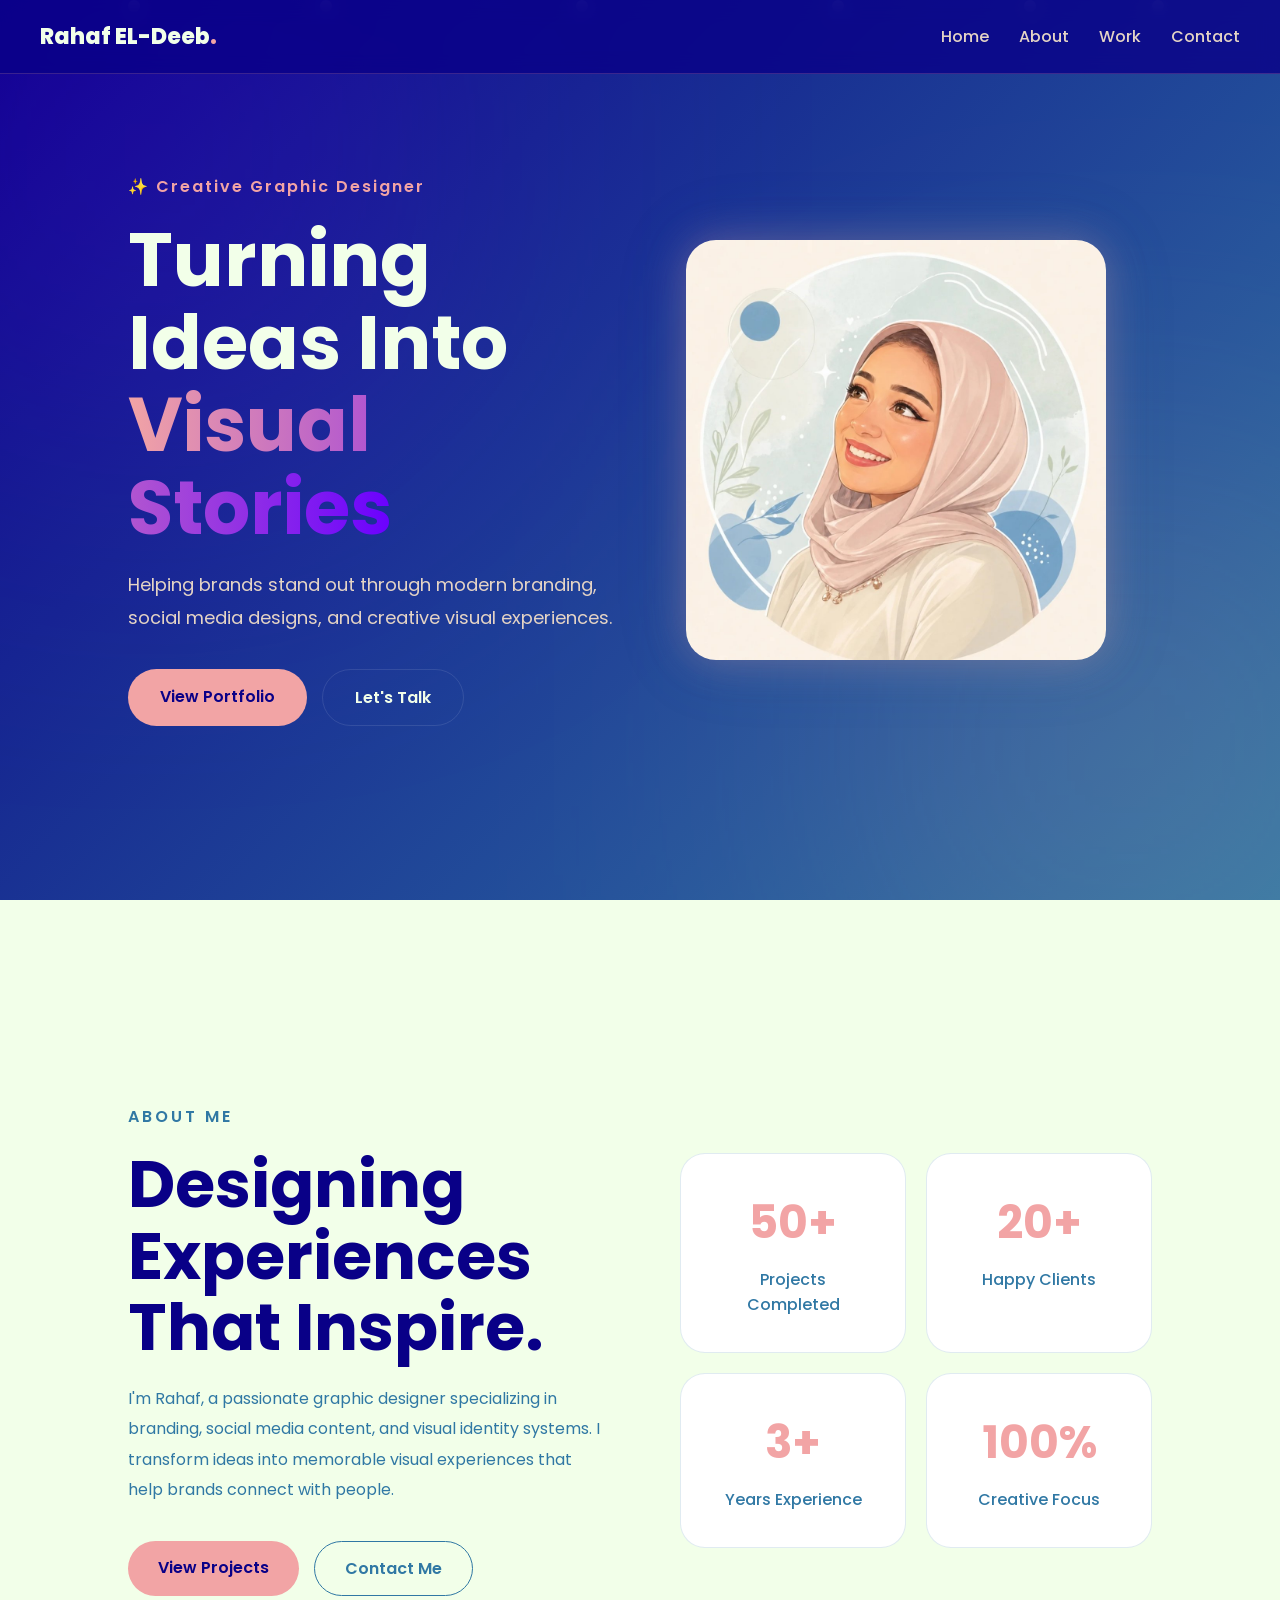
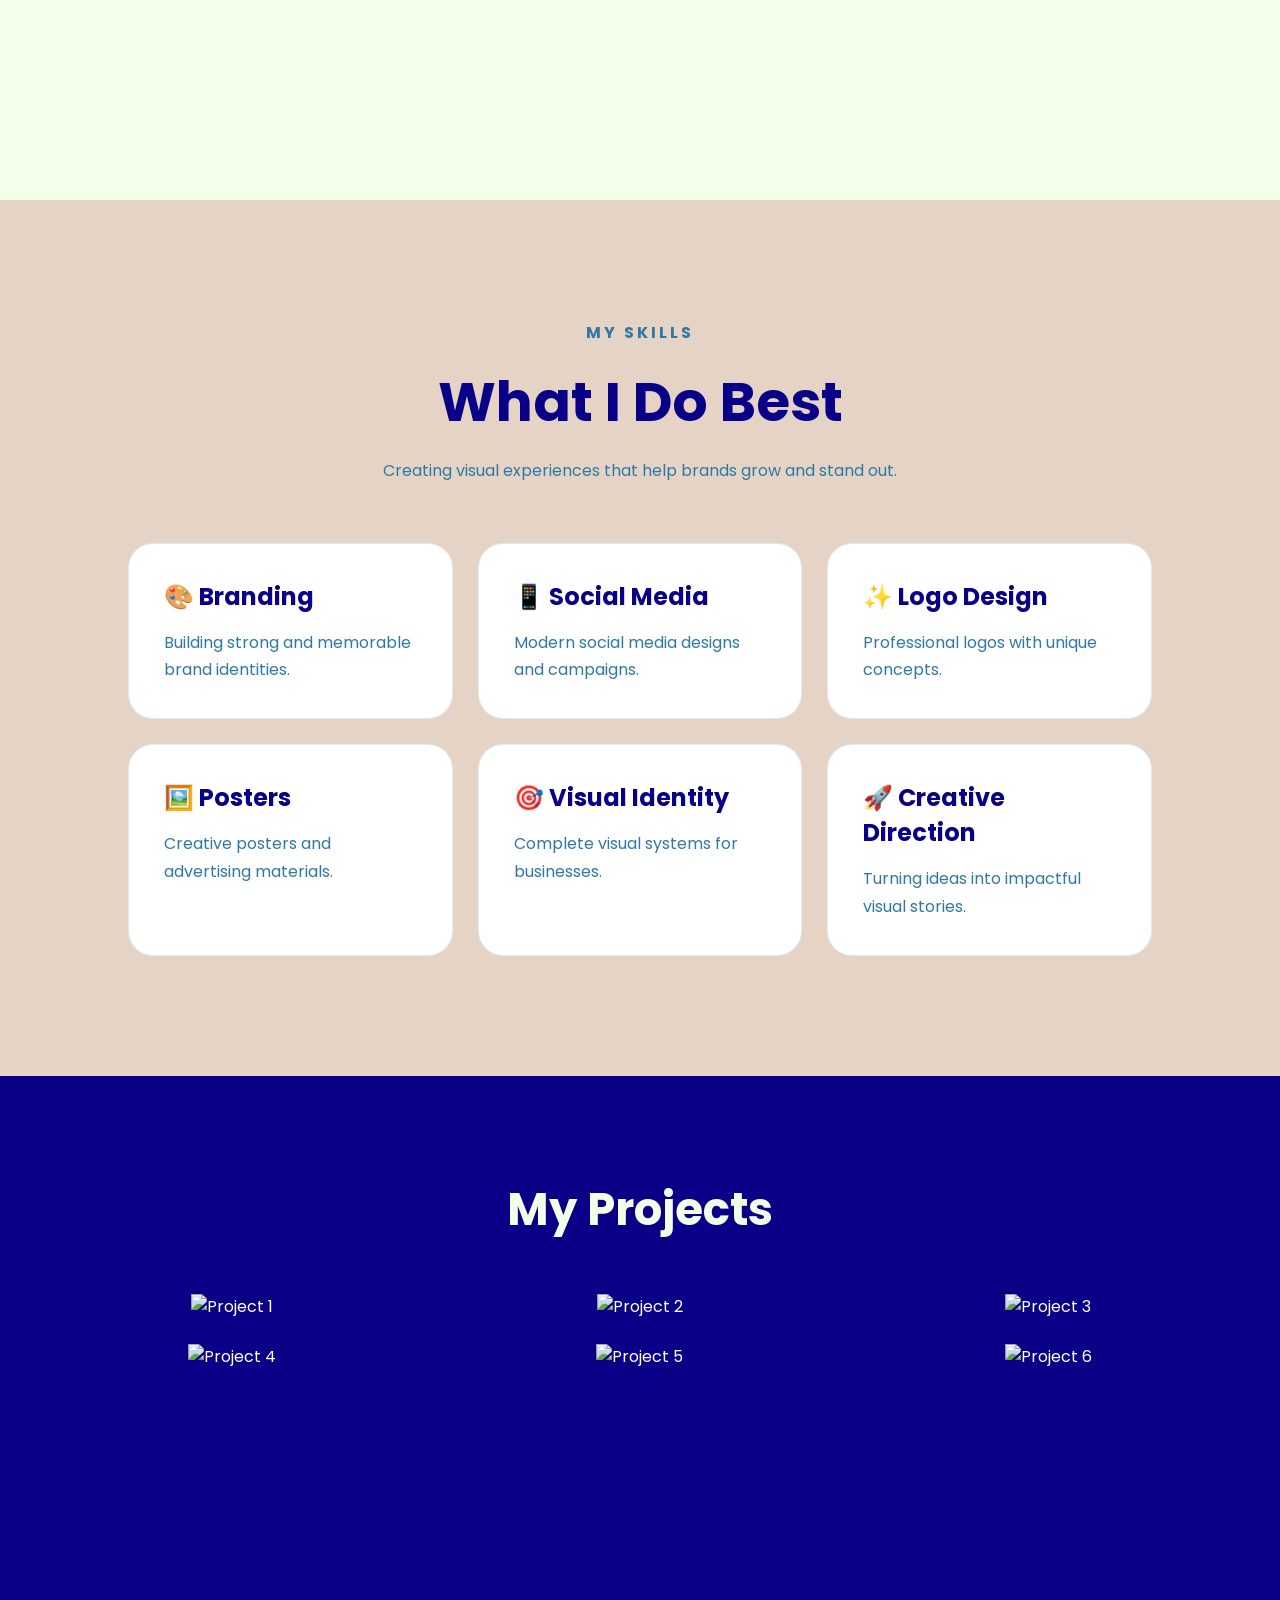
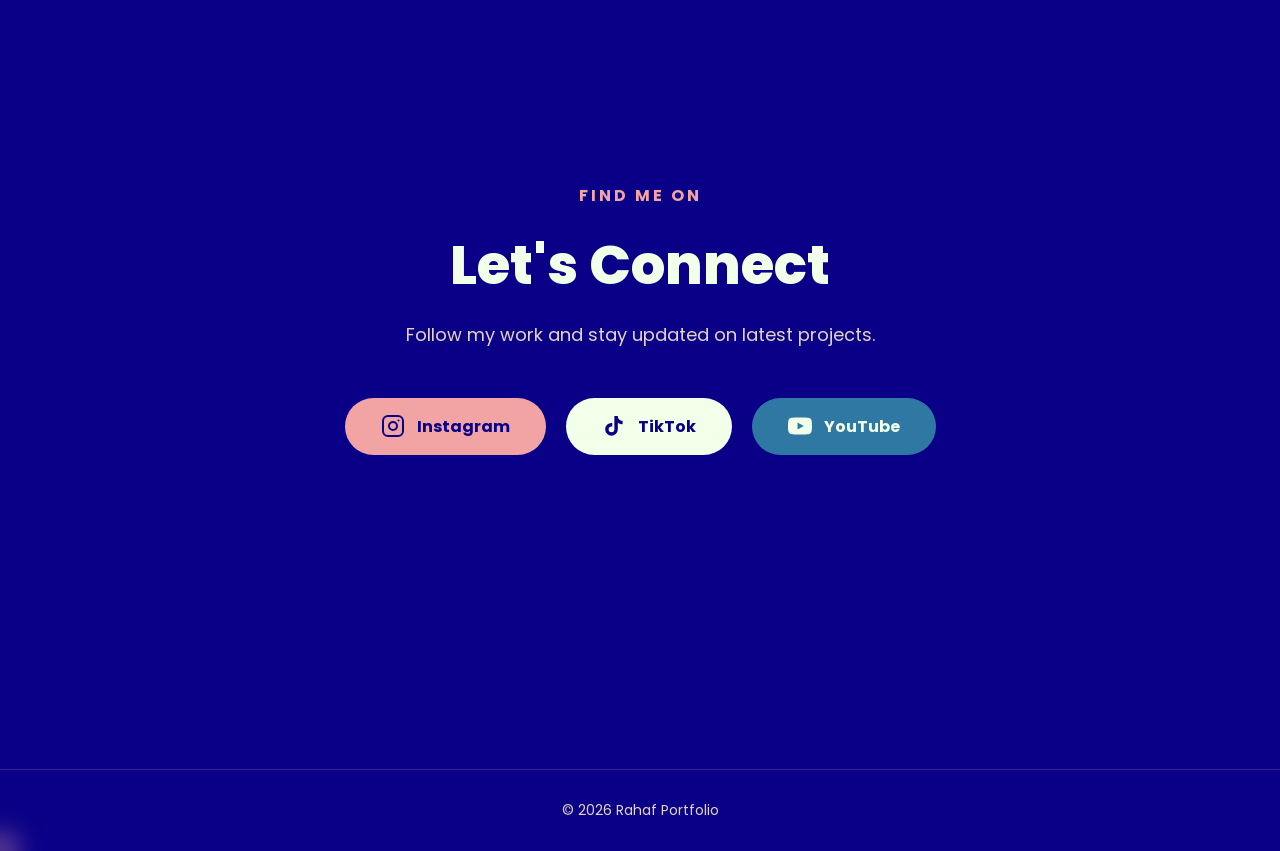
==== index.html @ 6f0615c1 "Add files via upload" ====
<!DOCTYPE html>
<html lang="en">
<head>
  <meta charset="UTF-8" />
  <meta name="viewport" content="width=device-width, initial-scale=1.0"/>
  <title> Design With Rahaf </title>
  <link rel="stylesheet" href="style.css"/>
  <link href="https://fonts.googleapis.com/css2?family=Poppins:wght@300;400;600;800&display=swap" rel="stylesheet">
</head>

<body>

  <header>
    <div class="logo">Rahaf EL-Deeb<span>.</span></div>
    <nav>
      <a href="#home">Home</a>
      <a href="#about">About</a>
      <a href="#work">Work</a>
      <a href="#contact">Contact</a>
    </nav>
  </header>

  <!-- HERO -->
  <section id="home" class="hero">
    <div class="particles">
      <span></span>
      <span></span>
      <span></span>
      <span></span>
      <span></span>
      <span></span>
    </div>

    <div class="hero-content">
      <span class="hero-tag">✨ Creative Graphic Designer</span>
      <h1>Turning Ideas Into <span>Visual Stories</span></h1>
      <p>Helping brands stand out through modern branding, social media designs, and creative visual experiences.</p>
      <div class="hero-buttons">
        <a href="#work" class="hero-btn primary">View Portfolio</a>
        <a href="#contact" class="hero-btn secondary">Let's Talk</a>
      </div>
    </div>

    <div class="hero-image">
      <img src="rahaf.jpg" alt="Rahaf">
    </div>
  </section>

  <!-- ABOUT -->
  <section id="about" class="about">
    <div class="about-left">
      <span class="section-tag">ABOUT ME</span>
      <h2>Designing Experiences<br>That Inspire.</h2>
      <p>I'm Rahaf, a passionate graphic designer specializing in branding, social media content, and visual identity systems. I transform ideas into memorable visual experiences that help brands connect with people.</p>
      <div class="about-buttons">
        <a href="#work" class="primary-btn">View Projects</a>
        <a href="#contact" class="secondary-btn">Contact Me</a>
      </div>
    </div>

    <div class="about-right">
      <div class="glass-card"><h3>50+</h3><p>Projects Completed</p></div>
      <div class="glass-card"><h3>20+</h3><p>Happy Clients</p></div>
      <div class="glass-card"><h3>3+</h3><p>Years Experience</p></div>
      <div class="glass-card"><h3>100%</h3><p>Creative Focus</p></div>
    </div>
  </section>

  <!-- SKILLS -->
  <section id="skills" class="skills">
    <div class="skills-header">
      <span>MY SKILLS</span>
      <h2>What I Do Best</h2>
      <p>Creating visual experiences that help brands grow and stand out.</p>
    </div>
    <div class="skills-grid">
      <div class="skill-card"><h3>🎨 Branding</h3><p>Building strong and memorable brand identities.</p></div>
      <div class="skill-card"><h3>📱 Social Media</h3><p>Modern social media designs and campaigns.</p></div>
      <div class="skill-card"><h3>✨ Logo Design</h3><p>Professional logos with unique concepts.</p></div>
      <div class="skill-card"><h3>🖼️ Posters</h3><p>Creative posters and advertising materials.</p></div>
      <div class="skill-card"><h3>🎯 Visual Identity</h3><p>Complete visual systems for businesses.</p></div>
      <div class="skill-card"><h3>🚀 Creative Direction</h3><p>Turning ideas into impactful visual stories.</p></div>
    </div>
  </section>

  <!-- WORK -->
  <section id="work" class="section dark">
    <h2>My Projects</h2>
    <div class="portfolio-grid">
      
      <!-- Project 1 -->
      <div class="portfolio-item" onclick="openGallery(0)">
        <img src="images/project1/cover.jpeg" alt="Project 1">
        <div class="overlay">
          <h3>Project 1</h3>
          <p class="project-count">5 designs</p>
        </div>
      </div>

      <!-- Project 2 -->
      <div class="portfolio-item" onclick="openGallery(1)">
        <img src="images/project2/cover.jpeg" alt="Project 2">
        <div class="overlay">
          <h3>Project 2</h3>
          <p class="project-count">4 designs</p>
        </div>
      </div>

      <!-- Project 3 -->
      <div class="portfolio-item" onclick="openGallery(2)">
        <img src="images/project3/cover.jpeg" alt="Project 3">
        <div class="overlay">
          <h3>Project 3</h3>
          <p class="project-count">6 designs</p>
        </div>
      </div>

      <!-- Project 4 -->
      <div class="portfolio-item" onclick="openGallery(3)">
        <img src="images/project4/cover.webp" alt="Project 4">
        <div class="overlay">
          <h3>Project 4</h3>
          <p class="project-count">3 designs</p>
        </div>
      </div>

      <!-- Project 5 -->
      <div class="portfolio-item" onclick="openGallery(4)">
        <img src="images/project5/cover.webp" alt="Project 5">
        <div class="overlay">
          <h3>Project 5</h3>
          <p class="project-count">5 designs</p>
        </div>
      </div>

      <!-- Project 6 -->
      <div class="portfolio-item" onclick="openGallery(5)">
        <img src="images/project6/cover.jpg" alt="Project 6">
        <div class="overlay">
          <h3>Project 6</h3>
          <p class="project-count">4 designs</p>
        </div>
      </div>

    </div>
  </section>

  <!-- GALLERY LIGHTBOX -->
  <div id="gallery-modal" class="gallery-modal">
    <div class="gallery-container">
      <button class="gallery-close" onclick="closeGallery()">&times;</button>
      <button class="gallery-prev" onclick="prevImage()">❮</button>
      
      <div class="gallery-content">
        <img id="gallery-image" src="" alt="Gallery Image">
        <div class="gallery-info">
          <span id="image-counter">1 / 5</span>
        </div>
      </div>

      <button class="gallery-next" onclick="nextImage()">❯</button>
    </div>
  </div>

  <!-- CONTACT / SOCIAL MEDIA -->
  <section id="contact" class="contact-section">
    <span class="section-tag">FIND ME ON</span>
    <h2>Let's Connect</h2>
    <p>Follow my work and stay updated on latest projects.</p>

    <div class="social-buttons">

      <a href="https://instagram.com/design.with.rahaf" target="_blank" class="social-btn btn-instagram">
        <svg viewBox="0 0 24 24" fill="none" stroke="currentColor" stroke-width="2" stroke-linecap="round" stroke-linejoin="round">
          <rect x="2" y="2" width="20" height="20" rx="5" ry="5"/>
          <circle cx="12" cy="12" r="4"/>
          <circle cx="17.5" cy="6.5" r="1" fill="currentColor" stroke="none"/>
        </svg>
        Instagram
      </a>

      <a href="https://tiktok.com/@design.with.rahaf" target="_blank" class="social-btn btn-tiktok">
        <svg viewBox="0 0 24 24" fill="currentColor">
          <path d="M19.59 6.69a4.83 4.83 0 0 1-3.77-4.25V2h-3.45v13.67a2.89 2.89 0 0 1-2.88 2.5 2.89 2.89 0 0 1-2.89-2.89 2.89 2.89 0 0 1 2.89-2.89c.28 0 .54.04.79.1V9.01a6.33 6.33 0 0 0-.79-.05 6.34 6.34 0 0 0-6.34 6.34 6.34 6.34 0 0 0 6.34 6.34 6.34 6.34 0 0 0 6.33-6.34V8.69a8.18 8.18 0 0 0 4.78 1.52V6.76a4.85 4.85 0 0 1-1.01-.07z"/>
        </svg>
        TikTok
      </a>

      <a href="https://youtube.com/@design.with.rahaf" target="_blank" class="social-btn btn-youtube">
        <svg viewBox="0 0 24 24" fill="currentColor">
          <path d="M23.498 6.186a3.016 3.016 0 0 0-2.122-2.136C19.505 3.545 12 3.545 12 3.545s-7.505 0-9.377.505A3.017 3.017 0 0 0 .502 6.186C0 8.07 0 12 0 12s0 3.93.502 5.814a3.016 3.016 0 0 0 2.122 2.136c1.871.505 9.376.505 9.376.505s7.505 0 9.377-.505a3.015 3.015 0 0 0 2.122-2.136C24 15.93 24 12 24 12s0-3.93-.502-5.814zM9.545 15.568V8.432L15.818 12l-6.273 3.568z"/>
        </svg>
        YouTube
      </a>

    </div>
  </section>

  <footer>
    <p>© 2026 Rahaf Portfolio</p>
  </footer>

  <script src="script.js"></script>
  <div class="cursor-glow"></div>
</body>
</html>
---- style.css ----
* {
  margin: 0;
  padding: 0;
  box-sizing: border-box;
  font-family: 'Poppins', sans-serif;
}   

body {
  background: #090087;
  color: white;
}

/* ================= HEADER ================= */
header {
  position: fixed;
  width: 100%; 
  top: 0;
  display: flex;
  justify-content: space-between;
  align-items: center;
  padding: 20px 40px;
  background: rgba(9, 0, 135, 0.8);
  backdrop-filter: blur(10px);
  border-bottom: 1px solid rgba(242, 164, 165, 0.2);
  z-index: 1000;
}

.logo {
  font-weight: 800;
  font-size: 22px;
  color: #F2FFE9;
}

.logo span {
  color: #F2A4A5;
}

nav {
  display: flex;
  gap: 30px;
}

nav a {
  color: #E5D4C5;
  text-decoration: none;
  font-weight: 500;
  transition: 0.3s;
}

nav a:hover {
  color: #F2A4A5;
}

/* ================= HERO ================= */
.hero {
  min-height: 100vh;
  display: flex;
  justify-content: space-between;
  align-items: center;
  padding: 120px 10%;
  position: relative;
  overflow: hidden;
  background: linear-gradient(135deg, #090087 0%, #3078A4 100%);
}

.hero::before {
  content: "";
  position: absolute;
  width: 500px;
  height: 500px;
  background: #6a00ff;
  filter: blur(180px);
  opacity: 0.25;
  top: -100px;
  left: -100px;
}

.hero::after {
  content: "";
  position: absolute;
  width: 500px;
  height: 500px;
  background: #F2A4A5;
  filter: blur(180px);
  opacity: 0.2;
  bottom: -100px;
  right: -100px;
}

.hero-content {
  flex: 1;
  z-index: 2;
}

.hero-tag {
  color: #F2A4A5;
  letter-spacing: 2px;
  font-weight: 600;
  display: block;
  margin-bottom: 20px;
}

.hero-content h1 {
  font-size: 75px;
  line-height: 1.1;
  margin: 20px 0;
  color: #F2FFE9;
}

.hero-content h1 span {
  background: linear-gradient(90deg, #F2A4A5, #6a00ff);
  -webkit-background-clip: text;
  -webkit-text-fill-color: transparent;
}

.hero-content p {
  color: #E5D4C5;
  max-width: 600px;
  line-height: 1.8;
  font-size: 18px;
}

.hero-buttons {
  margin-top: 35px;
  display: flex;
  gap: 15px;
}

.hero-btn {
  padding: 15px 32px;
  border-radius: 50px;
  text-decoration: none;
  transition: 0.4s;
  border: none;
  font-weight: 600;
  cursor: pointer;
  font-size: 16px;
}

.hero-btn.primary {
  background: #F2A4A5;
  color: #090087;
}

.hero-btn.secondary {
  border: 1px solid rgba(255, 255, 255, 0.1);
  color: #F2FFE9;
}

.hero-btn:hover {
  transform: translateY(-5px);
}

.hero-image {
  flex: 1;
  display: flex;
  justify-content: center;
  z-index: 2;
}

.hero-image img {
  width: 420px;
  height: 420px;
  object-fit: cover;
  border-radius: 30px;
  box-shadow: 0 0 40px rgba(242, 164, 165, 0.3), 0 0 70px rgba(48, 120, 164, 0.2);
  animation: float 4s ease-in-out infinite;
}

@keyframes float {
  0%, 100% {
    transform: translateY(0);
  }
  50% {
    transform: translateY(-20px);
  }
}

@media(max-width: 950px) {
  .hero {
    flex-direction: column-reverse;
    text-align: center;
    gap: 40px;
    padding: 120px 10%;
  }

  .hero-content h1 {
    font-size: 45px;
  }

  .hero-buttons {
    justify-content: center;
  }

  .hero-image img {
    width: 280px;
    height: 280px;
  }
}

/* ================= ABOUT ================= */
.about {
  min-height: 100vh;
  display: flex;
  justify-content: space-between;
  align-items: center;
  gap: 80px;
  padding: 120px 10%;
  background: #F2FFE9;
}

.about-left {
  flex: 1;
}

.section-tag {
  color: #3078A4;
  letter-spacing: 3px;
  font-weight: 600;
  display: block;
  margin-bottom: 15px;
}

.about-left h2 {
  font-size: 65px;
  line-height: 1.1;
  margin: 20px 0;
  color: #090087;
}

.about-left p {
  color: #3078A4;
  line-height: 1.9;
  max-width: 600px;
}

.about-buttons {
  margin-top: 35px;
  display: flex;
  gap: 15px;
}

.primary-btn {
  padding: 14px 30px;
  background: #F2A4A5;
  color: #090087;
  text-decoration: none;
  border-radius: 50px;
  font-weight: 600;
  transition: 0.3s;
}

.primary-btn:hover {
  transform: translateY(-5px);
  box-shadow: 0 0 20px rgba(242, 164, 165, 0.3);
}

.secondary-btn {
  padding: 14px 30px;
  border: 1px solid #3078A4;
  color: #3078A4;
  text-decoration: none;
  border-radius: 50px;
  font-weight: 600;
  transition: 0.3s;
}

.secondary-btn:hover {
  background: #3078A4;
  color: #F2FFE9;
}

.about-right {
  flex: 1;
  display: grid;
  grid-template-columns: repeat(2, 1fr);
  gap: 20px;
}

.glass-card {
  padding: 35px;
  border-radius: 25px;
  background: white;
  border: 1px solid rgba(48, 120, 164, 0.15);
  transition: 0.4s;
  text-align: center;
}

.glass-card:hover {
  transform: translateY(-10px);
  box-shadow: 0 0 30px rgba(48, 120, 164, 0.25);
}

.glass-card h3 {
  font-size: 45px;
  color: #F2A4A5;
  margin-bottom: 10px;
}

.glass-card p {
  color: #3078A4;
  font-weight: 500;
}

@media(max-width: 950px) {
  .about {
    flex-direction: column;
    text-align: center;
    padding: 80px 10%;
  }

  .about-left h2 {
    font-size: 42px;
  }

  .about-buttons {
    justify-content: center;
  }

  .about-right {
    width: 100%;
  }
}

/* ================= SKILLS ================= */
.skills {
  padding: 120px 10%;
  background: #E5D4C5;
}

.skills-header {
  text-align: center;
  margin-bottom: 60px;
}

.skills-header span {
  color: #3078A4;
  letter-spacing: 3px;
  font-weight: 700;
}

.skills-header h2 {
  font-size: 55px;
  margin: 15px 0;
  color: #090087;
}

.skills-header p {
  color: #3078A4;
}

.skills-grid {
  display: grid;
  grid-template-columns: repeat(auto-fit, minmax(280px, 1fr));
  gap: 25px;
}

.skill-card {
  background: white;
  border: 1px solid rgba(48, 120, 164, 0.15);
  padding: 35px;
  border-radius: 25px;
  transition: 0.4s;
}

.skill-card:hover {
  transform: translateY(-10px);
  border-color: #F2A4A5;
  box-shadow: 0 0 25px rgba(242, 164, 165, 0.15);
}

.skill-card h3 {
  margin-bottom: 15px;
  font-size: 24px;
  color: #090087;
}

.skill-card p {
  color: #3078A4;
  line-height: 1.7;
}

/* ================= PORTFOLIO ================= */
.portfolio-grid {
  max-width: 1200px;
  margin: auto;
  margin-top: 50px;
  display: grid;
  grid-template-columns: repeat(auto-fit, minmax(300px, 1fr));
  gap: 25px;
}

.portfolio-item {
  position: relative;
  overflow: hidden;
  border-radius: 20px;
  cursor: pointer;
}

.portfolio-item img {
  width: 100%;
  height: 300px;
  object-fit: cover;
  transition: 0.6s;
}

.portfolio-item:hover img {
  transform: scale(1.1);
}

.overlay {
  position: absolute;
  inset: 0;
  background: rgba(0, 0, 0, 0.6);
  display: flex;
  flex-direction: column;
  align-items: center;
  justify-content: center;
  opacity: 0;
  transition: 0.4s;
}

.portfolio-item:hover .overlay {
  opacity: 1;
}

.overlay h3 {
  color: white;
  font-size: 24px;
  margin-bottom: 10px;
}

.overlay .project-count {
  color: #F2A4A5;
  font-size: 14px;
  font-weight: 600;
}

/* ================= GALLERY MODAL ================= */
.gallery-modal {
  display: none;
  position: fixed;
  top: 0;
  left: 0;
  width: 100%;
  height: 100%;
  background: rgba(9, 0, 135, 0.95);
  backdrop-filter: blur(10px);
  z-index: 2000;
  align-items: center;
  justify-content: center;
}

.gallery-modal.active {
  display: flex;
}

.gallery-container {
  position: relative;
  width: 90%;
  max-width: 900px;
  height: 80vh;
  display: flex;
  align-items: center;
  justify-content: center;
}

.gallery-content {
  position: relative;
  width: 100%;
  height: 100%;
  display: flex;
  flex-direction: column;
  align-items: center;
  justify-content: center;
}

#gallery-image {
  max-width: 100%;
  max-height: 85%;
  border-radius: 15px;
  box-shadow: 0 0 50px rgba(242, 164, 165, 0.3);
  object-fit: contain;
  animation: slideIn 0.3s ease-in-out;
}

@keyframes slideIn {
  from {
    opacity: 0;
    transform: scale(0.95);
  }
  to {
    opacity: 1;
    transform: scale(1);
  }
}

.gallery-info {
  margin-top: 20px;
  text-align: center;
}

#image-counter {
  color: #F2A4A5;
  font-weight: 700;
  font-size: 18px;
}

.gallery-prev,
.gallery-next {
  position: absolute;
  top: 50%;
  transform: translateY(-50%);
  background: rgba(242, 164, 165, 0.8);
  color: #090087;
  border: none;
  width: 50px;
  height: 50px;
  border-radius: 50%;
  font-size: 24px;
  font-weight: bold;
  cursor: pointer;
  transition: 0.3s;
  display: flex;
  align-items: center;
  justify-content: center;
  z-index: 2001;
}

.gallery-prev:hover,
.gallery-next:hover {
  background: #F2A4A5;
  transform: translateY(-50%) scale(1.1);
}

.gallery-prev {
  left: 15px;
}

.gallery-next {
  right: 15px;
}

.gallery-close {
  position: absolute;
  top: 30px;
  right: 30px;
  background: rgba(242, 164, 165, 0.8);
  color: #090087;
  border: none;
  width: 45px;
  height: 45px;
  border-radius: 50%;
  font-size: 32px;
  font-weight: bold;
  cursor: pointer;
  transition: 0.3s;
  display: flex;
  align-items: center;
  justify-content: center;
  z-index: 2002;
}

.gallery-close:hover {
  background: #F2A4A5;
  transform: scale(1.1);
}

/* Keyboard navigation hint */
.gallery-hint {
  color: #E5D4C5;
  font-size: 12px;
  margin-top: 15px;
  opacity: 0.7;
}

@media(max-width: 768px) {
  .gallery-container {
    height: 70vh;
  }

  .gallery-prev,
  .gallery-next {
    width: 40px;
    height: 40px;
    font-size: 20px;
  }

  .gallery-prev {
    left: 10px;
  }

  .gallery-next {
    right: 10px;
  }

  .gallery-close {
    width: 40px;
    height: 40px;
    font-size: 28px;
    top: 15px;
    right: 15px;
  }

  #image-counter {
    font-size: 14px;
  }
}

.section.dark {
  background: #090087;
  padding: 100px 20px;
  text-align: center;
}

.section.dark h2 {
  color: #F2FFE9;
  font-size: 45px;
  margin-bottom: 40px;
}

/* ================= CONTACT / SOCIAL MEDIA ================= */
.contact-section {
  padding: 120px 20px;
  text-align: center;
  background: #090087;
  min-height: 100vh;
  display: flex;
  flex-direction: column;
  justify-content: center;
  align-items: center;
}

.contact-section .section-tag {
  color: #F2A4A5;
  letter-spacing: 3px;
  font-weight: 700;
  display: block;
  margin-bottom: 15px;
}

.contact-section h2 {
  font-size: 55px;
  font-weight: 800;
  color: #F2FFE9;
  margin-bottom: 15px;
}

.contact-section p {
  color: #E5D4C5;
  font-size: 18px;
  margin-bottom: 50px;
  max-width: 600px;
  margin-left: auto;
  margin-right: auto;
}

.social-buttons {
  display: flex;
  justify-content: center;
  gap: 20px;
  flex-wrap: wrap;
  max-width: 800px;
  margin: 0 auto;
}

.social-btn {
  display: flex;
  align-items: center;
  gap: 12px;
  padding: 16px 36px;
  border-radius: 50px;
  font-size: 16px;
  font-weight: 700;
  text-decoration: none;
  transition: 0.4s;
  border: none;
  cursor: pointer;
}

.social-btn svg {
  width: 24px;
  height: 24px;
  flex-shrink: 0;
}

.btn-instagram {
  background: #F2A4A5;
  color: #090087;
}

.btn-instagram:hover {
  transform: translateY(-8px);
  box-shadow: 0 10px 30px rgba(242, 164, 165, 0.4);
}

.btn-tiktok {
  background: #F2FFE9;
  color: #090087;
}

.btn-tiktok:hover {
  transform: translateY(-8px);
  box-shadow: 0 10px 30px rgba(242, 255, 233, 0.4);
}

.btn-youtube {
  background: #3078A4;
  color: #F2FFE9;
}

.btn-youtube:hover {
  transform: translateY(-8px);
  box-shadow: 0 10px 30px rgba(48, 120, 164, 0.4);
}

@media(max-width: 768px) {
  .contact-section {
    padding: 80px 20px;
  }

  .contact-section h2 {
    font-size: 36px;
  }

  .contact-section p {
    font-size: 14px;
  }

  .social-buttons {
    gap: 12px;
  }

  .social-btn {
    padding: 12px 24px;
    font-size: 14px;
  }
}

/* ================= FOOTER ================= */
footer {
  padding: 30px;
  text-align: center;
  background: #090087;
  color: #E5D4C5;
  border-top: 1px solid rgba(242, 164, 165, 0.2);
}

footer p {
  font-size: 14px;
}

/* ================= PARTICLES ================= */
.particles {
  position: absolute;
  width: 100%;
  height: 100%;
  top: 0;
  left: 0;
  overflow: hidden;
}

.particles span {
  position: absolute;
  width: 12px;
  height: 12px;
  border-radius: 50%;
  background: rgba(255, 255, 255, 0.2);
  animation: floatParticle 12s linear infinite;
}

.particles span:nth-child(1) {
  left: 10%;
  animation-delay: 0s;
}

.particles span:nth-child(2) {
  left: 25%;
  animation-delay: 2s;
}

.particles span:nth-child(3) {
  left: 45%;
  animation-delay: 4s;
}

.particles span:nth-child(4) {
  left: 65%;
  animation-delay: 6s;
}

.particles span:nth-child(5) {
  left: 80%;
  animation-delay: 8s;
}

.particles span:nth-child(6) {
  left: 90%;
  animation-delay: 10s;
}

@keyframes floatParticle {
  0% {
    transform: translateY(100vh) scale(0);
  }
  100% {
    transform: translateY(-100px) scale(1);
  }
}

/* ================= CURSOR GLOW ================= */
.cursor-glow {
  position: fixed;
  width: 30px;
  height: 30px;
  border-radius: 50%;
  background: #F2A4A5;
  pointer-events: none;
  transform: translate(-50%, -50%);
  filter: blur(15px);
  opacity: 0.7;
  z-index: 9999;
}

/* ================= RESPONSIVE ================= */
@media (max-width: 768px) {
  header {
    padding: 15px 20px;
  }

  .logo {
    font-size: 18px;
  }

  nav {
    gap: 15px;
  }

  nav a {
    font-size: 13px;
  }

  .hero {
    padding: 100px 20px 60px;
    min-height: auto;
  }

  .hero-content h1 {
    font-size: 32px;
  }

  .hero-content p {
    font-size: 14px;
  }

  .hero-buttons {
    flex-direction: column;
    align-items: center;
  }

  .hero-btn {
    width: 100%;
    padding: 12px 20px;
  }

  .about {
    padding: 80px 20px;
    gap: 40px;
  }

  .about-left h2 {
    font-size: 32px;
  }

  .about-buttons {
    flex-direction: column;
    width: 100%;
  }

  .primary-btn, .secondary-btn {
    width: 100%;
  }

  .skills {
    padding: 80px 20px;
  }

  .skills-header h2 {
    font-size: 32px;
  }

  .skills-grid {
    grid-template-columns: 1fr;
  }

  .portfolio-grid {
    grid-template-columns: 1fr;
  }

  .portfolio-item img {
    height: 250px;
  }
}
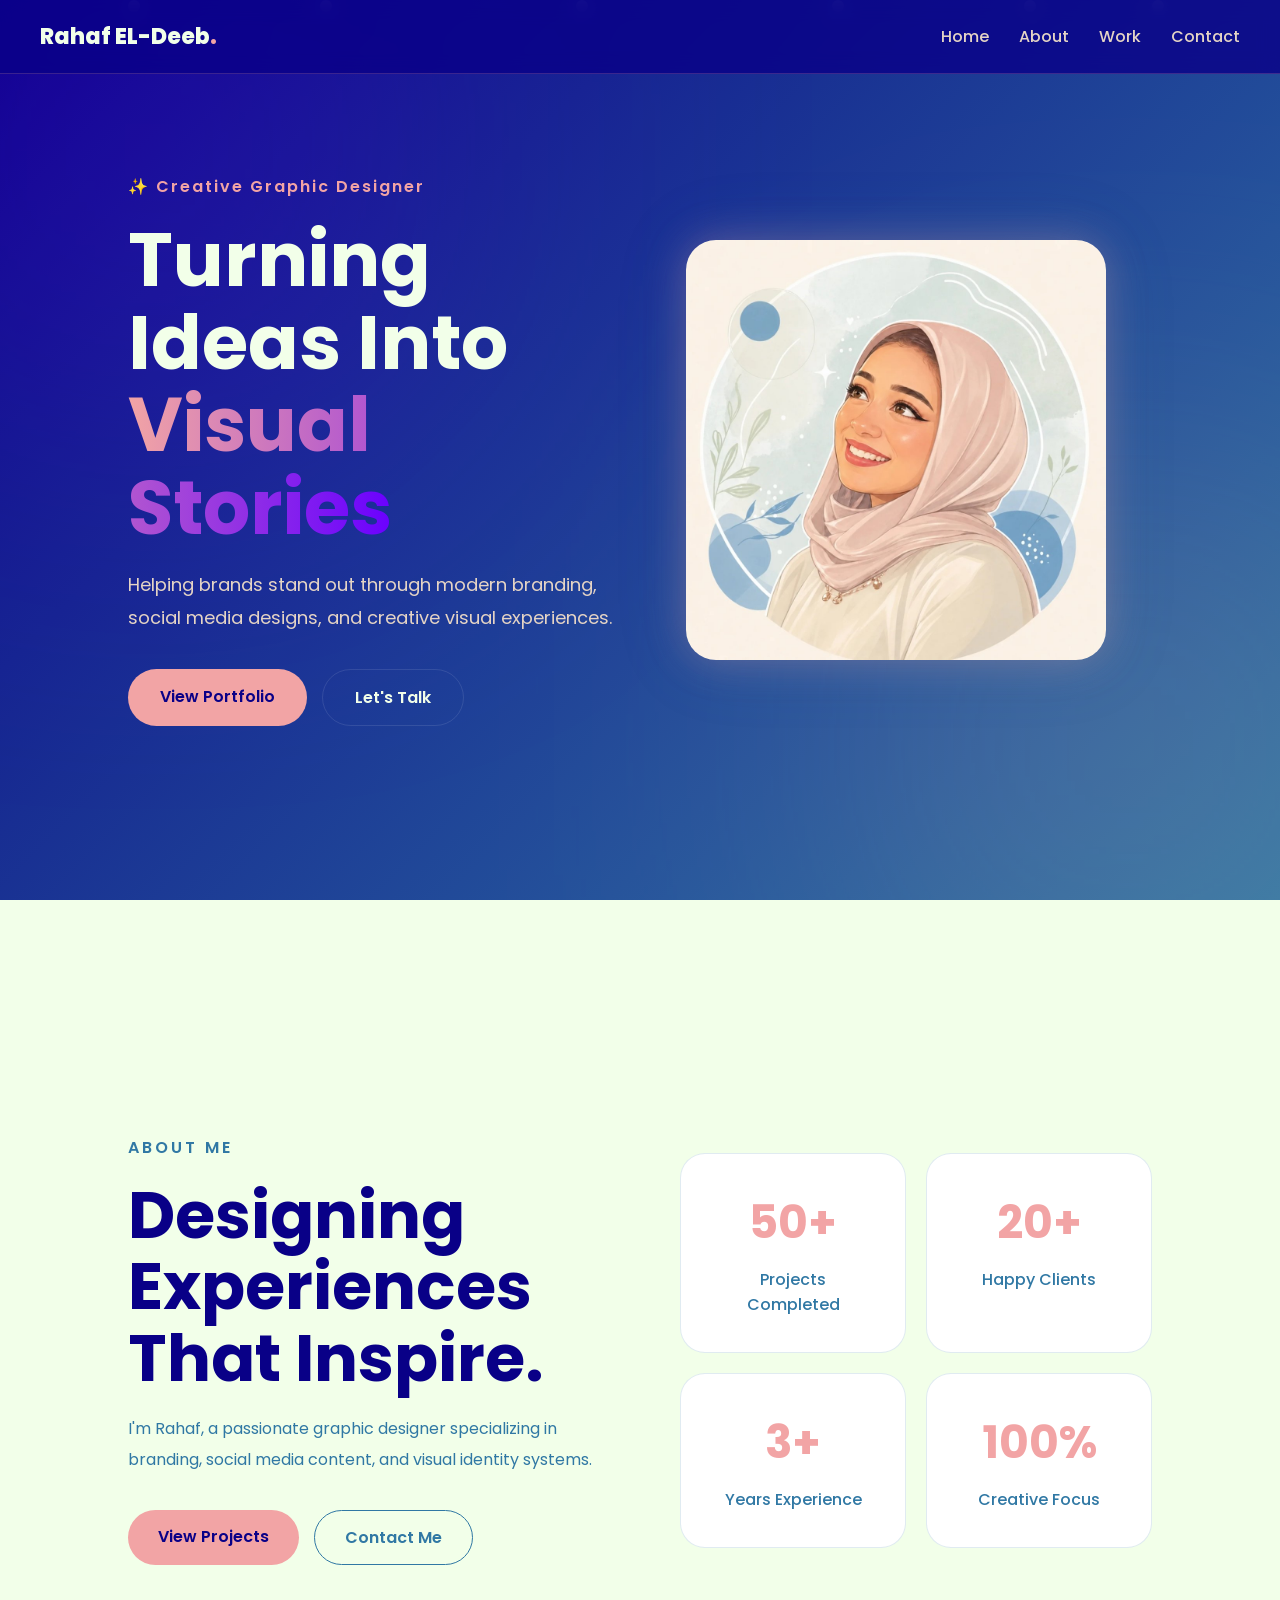
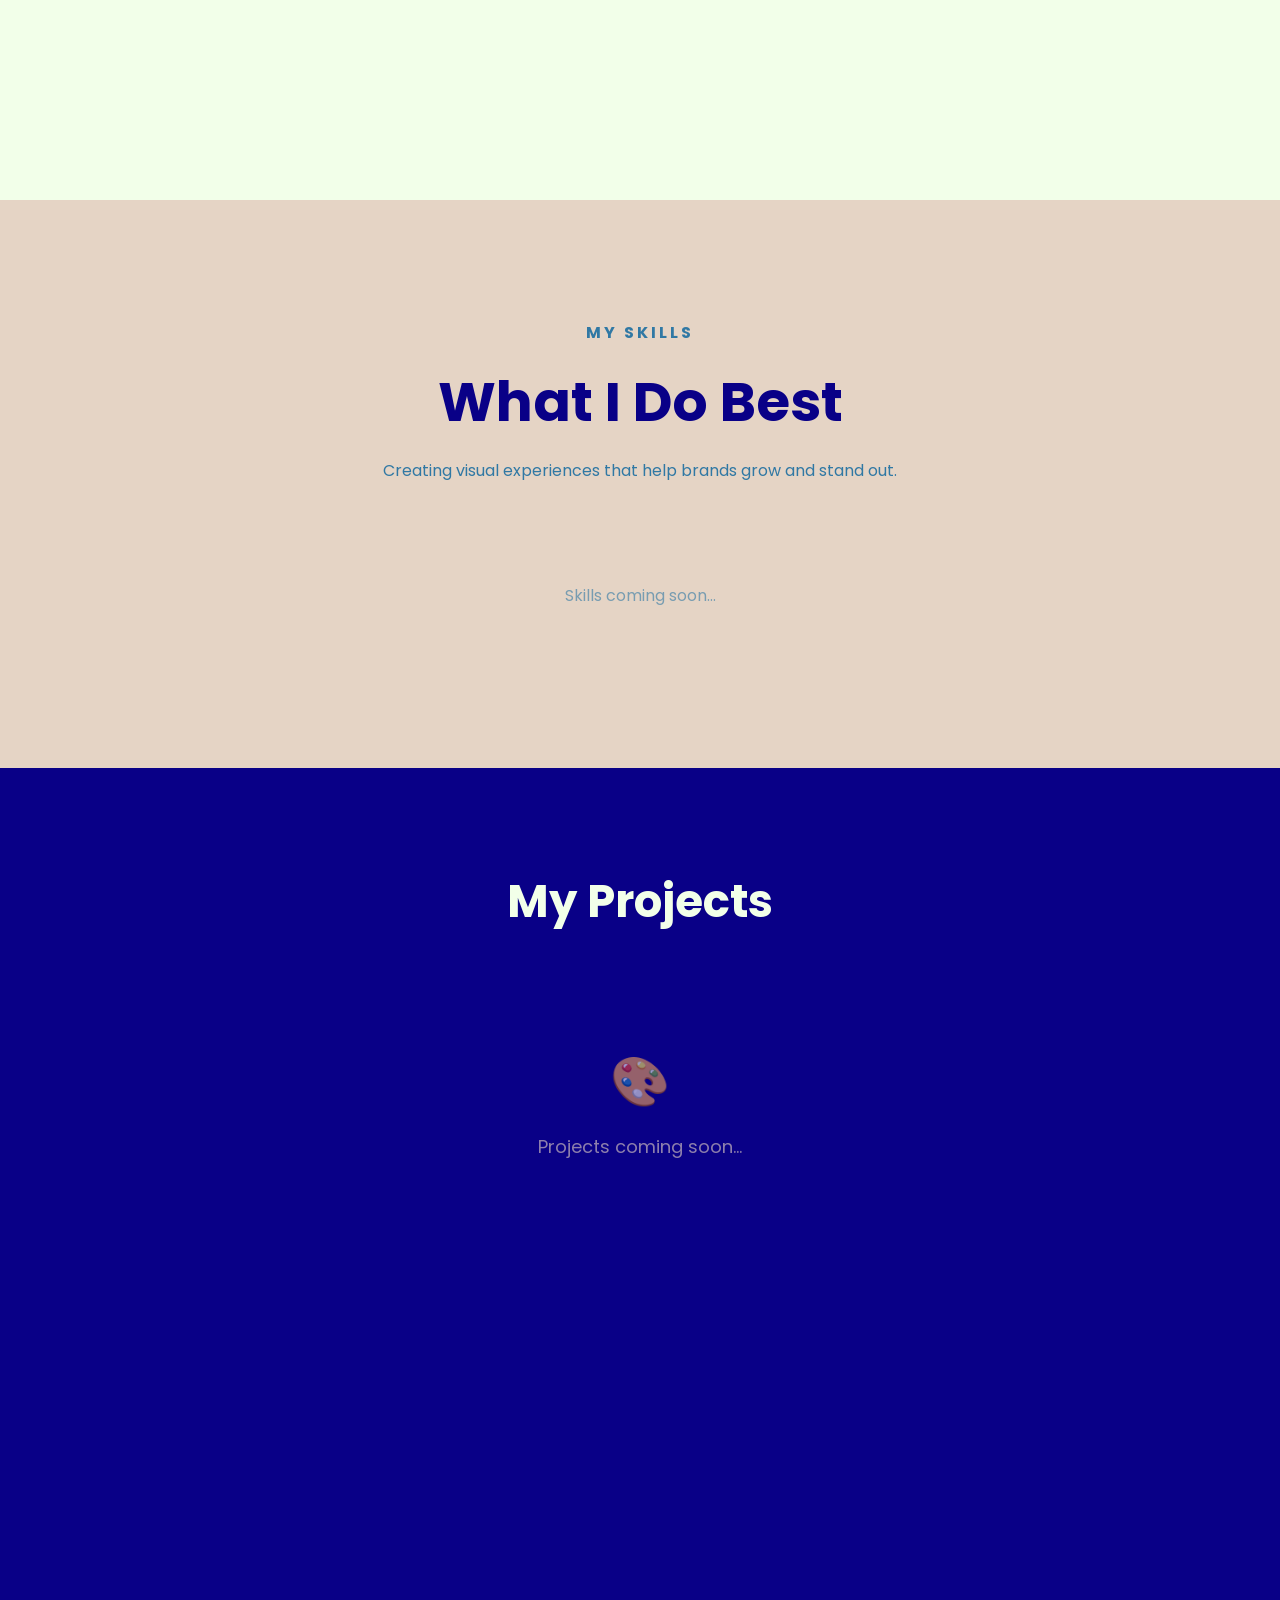
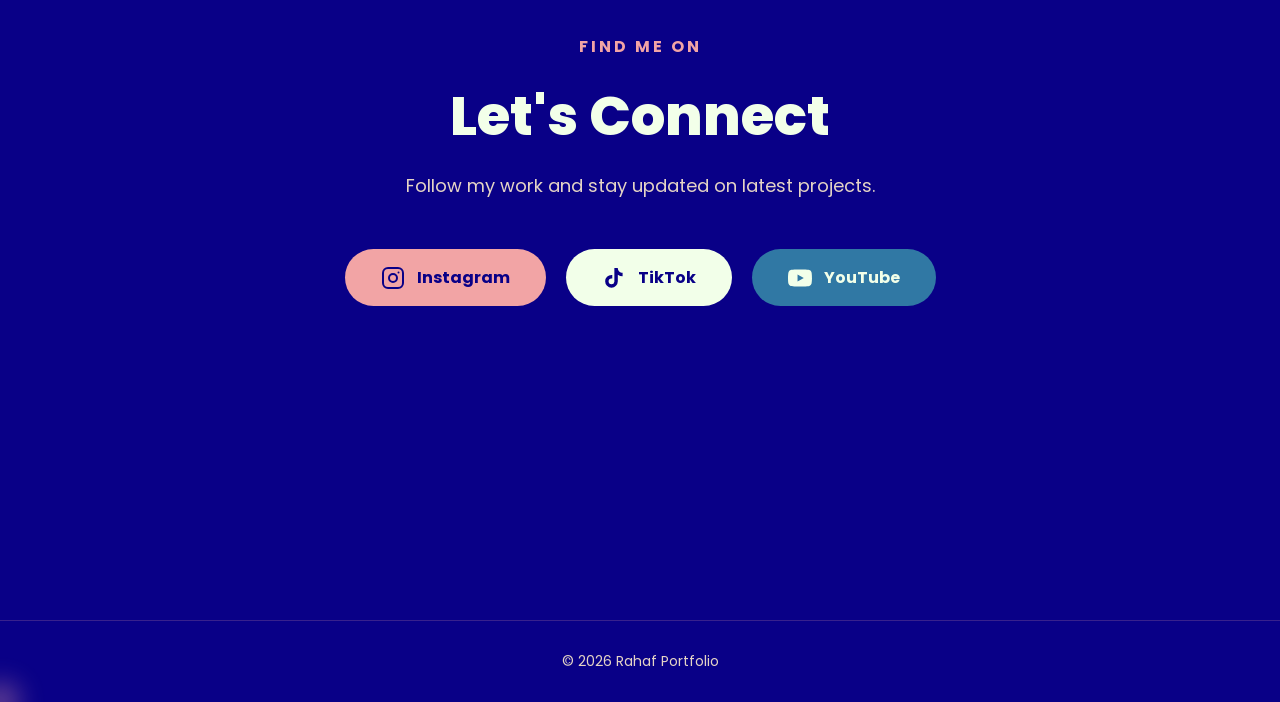
==== commit b7e06fb6: "Add files via upload" ====
--- a/index.html
+++ b/index.html
@@ -3,7 +3,7 @@
 <head>
   <meta charset="UTF-8" />
   <meta name="viewport" content="width=device-width, initial-scale=1.0"/>
-  <title> Design With Rahaf </title>
+  <title>Design With Rahaf</title>
   <link rel="stylesheet" href="style.css"/>
   <link href="https://fonts.googleapis.com/css2?family=Poppins:wght@300;400;600;800&display=swap" rel="stylesheet">
 </head>
@@ -23,14 +23,9 @@
   <!-- HERO -->
   <section id="home" class="hero">
     <div class="particles">
-      <span></span>
-      <span></span>
-      <span></span>
-      <span></span>
-      <span></span>
-      <span></span>
+      <span></span><span></span><span></span>
+      <span></span><span></span><span></span>
     </div>
-
     <div class="hero-content">
       <span class="hero-tag">✨ Creative Graphic Designer</span>
       <h1>Turning Ideas Into <span>Visual Stories</span></h1>
@@ -40,7 +35,6 @@
         <a href="#contact" class="hero-btn secondary">Let's Talk</a>
       </div>
     </div>
-
     <div class="hero-image">
       <img src="rahaf.jpg" alt="Rahaf">
     </div>
@@ -57,7 +51,6 @@
         <a href="#contact" class="secondary-btn">Contact Me</a>
       </div>
     </div>
-
     <div class="about-right">
       <div class="glass-card"><h3>50+</h3><p>Projects Completed</p></div>
       <div class="glass-card"><h3>20+</h3><p>Happy Clients</p></div>
@@ -73,76 +66,15 @@
       <h2>What I Do Best</h2>
       <p>Creating visual experiences that help brands grow and stand out.</p>
     </div>
-    <div class="skills-grid">
-      <div class="skill-card"><h3>🎨 Branding</h3><p>Building strong and memorable brand identities.</p></div>
-      <div class="skill-card"><h3>📱 Social Media</h3><p>Modern social media designs and campaigns.</p></div>
-      <div class="skill-card"><h3>✨ Logo Design</h3><p>Professional logos with unique concepts.</p></div>
-      <div class="skill-card"><h3>🖼️ Posters</h3><p>Creative posters and advertising materials.</p></div>
-      <div class="skill-card"><h3>🎯 Visual Identity</h3><p>Complete visual systems for businesses.</p></div>
-      <div class="skill-card"><h3>🚀 Creative Direction</h3><p>Turning ideas into impactful visual stories.</p></div>
-    </div>
+    <!-- Skills rendered dynamically by script.js -->
+    <div class="skills-grid"></div>
   </section>
 
   <!-- WORK -->
   <section id="work" class="section dark">
     <h2>My Projects</h2>
-    <div class="portfolio-grid">
-      
-      <!-- Project 1 -->
-      <div class="portfolio-item" onclick="openGallery(0)">
-        <img src="images/project1/cover.jpeg" alt="Project 1">
-        <div class="overlay">
-          <h3>Project 1</h3>
-          <p class="project-count">5 designs</p>
-        </div>
-      </div>
-
-      <!-- Project 2 -->
-      <div class="portfolio-item" onclick="openGallery(1)">
-        <img src="images/project2/cover.jpeg" alt="Project 2">
-        <div class="overlay">
-          <h3>Project 2</h3>
-          <p class="project-count">4 designs</p>
-        </div>
-      </div>
-
-      <!-- Project 3 -->
-      <div class="portfolio-item" onclick="openGallery(2)">
-        <img src="images/project3/cover.jpeg" alt="Project 3">
-        <div class="overlay">
-          <h3>Project 3</h3>
-          <p class="project-count">6 designs</p>
-        </div>
-      </div>
-
-      <!-- Project 4 -->
-      <div class="portfolio-item" onclick="openGallery(3)">
-        <img src="images/project4/cover.webp" alt="Project 4">
-        <div class="overlay">
-          <h3>Project 4</h3>
-          <p class="project-count">3 designs</p>
-        </div>
-      </div>
-
-      <!-- Project 5 -->
-      <div class="portfolio-item" onclick="openGallery(4)">
-        <img src="images/project5/cover.webp" alt="Project 5">
-        <div class="overlay">
-          <h3>Project 5</h3>
-          <p class="project-count">5 designs</p>
-        </div>
-      </div>
-
-      <!-- Project 6 -->
-      <div class="portfolio-item" onclick="openGallery(5)">
-        <img src="images/project6/cover.jpg" alt="Project 6">
-        <div class="overlay">
-          <h3>Project 6</h3>
-          <p class="project-count">4 designs</p>
-        </div>
-      </div>
-
-    </div>
+    <!-- Projects rendered dynamically by script.js -->
+    <div class="portfolio-grid"></div>
   </section>
 
   <!-- GALLERY LIGHTBOX -->
@@ -150,24 +82,21 @@
     <div class="gallery-container">
       <button class="gallery-close" onclick="closeGallery()">&times;</button>
       <button class="gallery-prev" onclick="prevImage()">❮</button>
-      
       <div class="gallery-content">
         <img id="gallery-image" src="" alt="Gallery Image">
         <div class="gallery-info">
-          <span id="image-counter">1 / 5</span>
+          <span id="image-counter">1 / 1</span>
         </div>
       </div>
-
       <button class="gallery-next" onclick="nextImage()">❯</button>
     </div>
   </div>
 
-  <!-- CONTACT / SOCIAL MEDIA -->
+  <!-- CONTACT -->
   <section id="contact" class="contact-section">
     <span class="section-tag">FIND ME ON</span>
     <h2>Let's Connect</h2>
     <p>Follow my work and stay updated on latest projects.</p>
-
     <div class="social-buttons">
 
       <a href="https://instagram.com/design.with.rahaf" target="_blank" class="social-btn btn-instagram">
